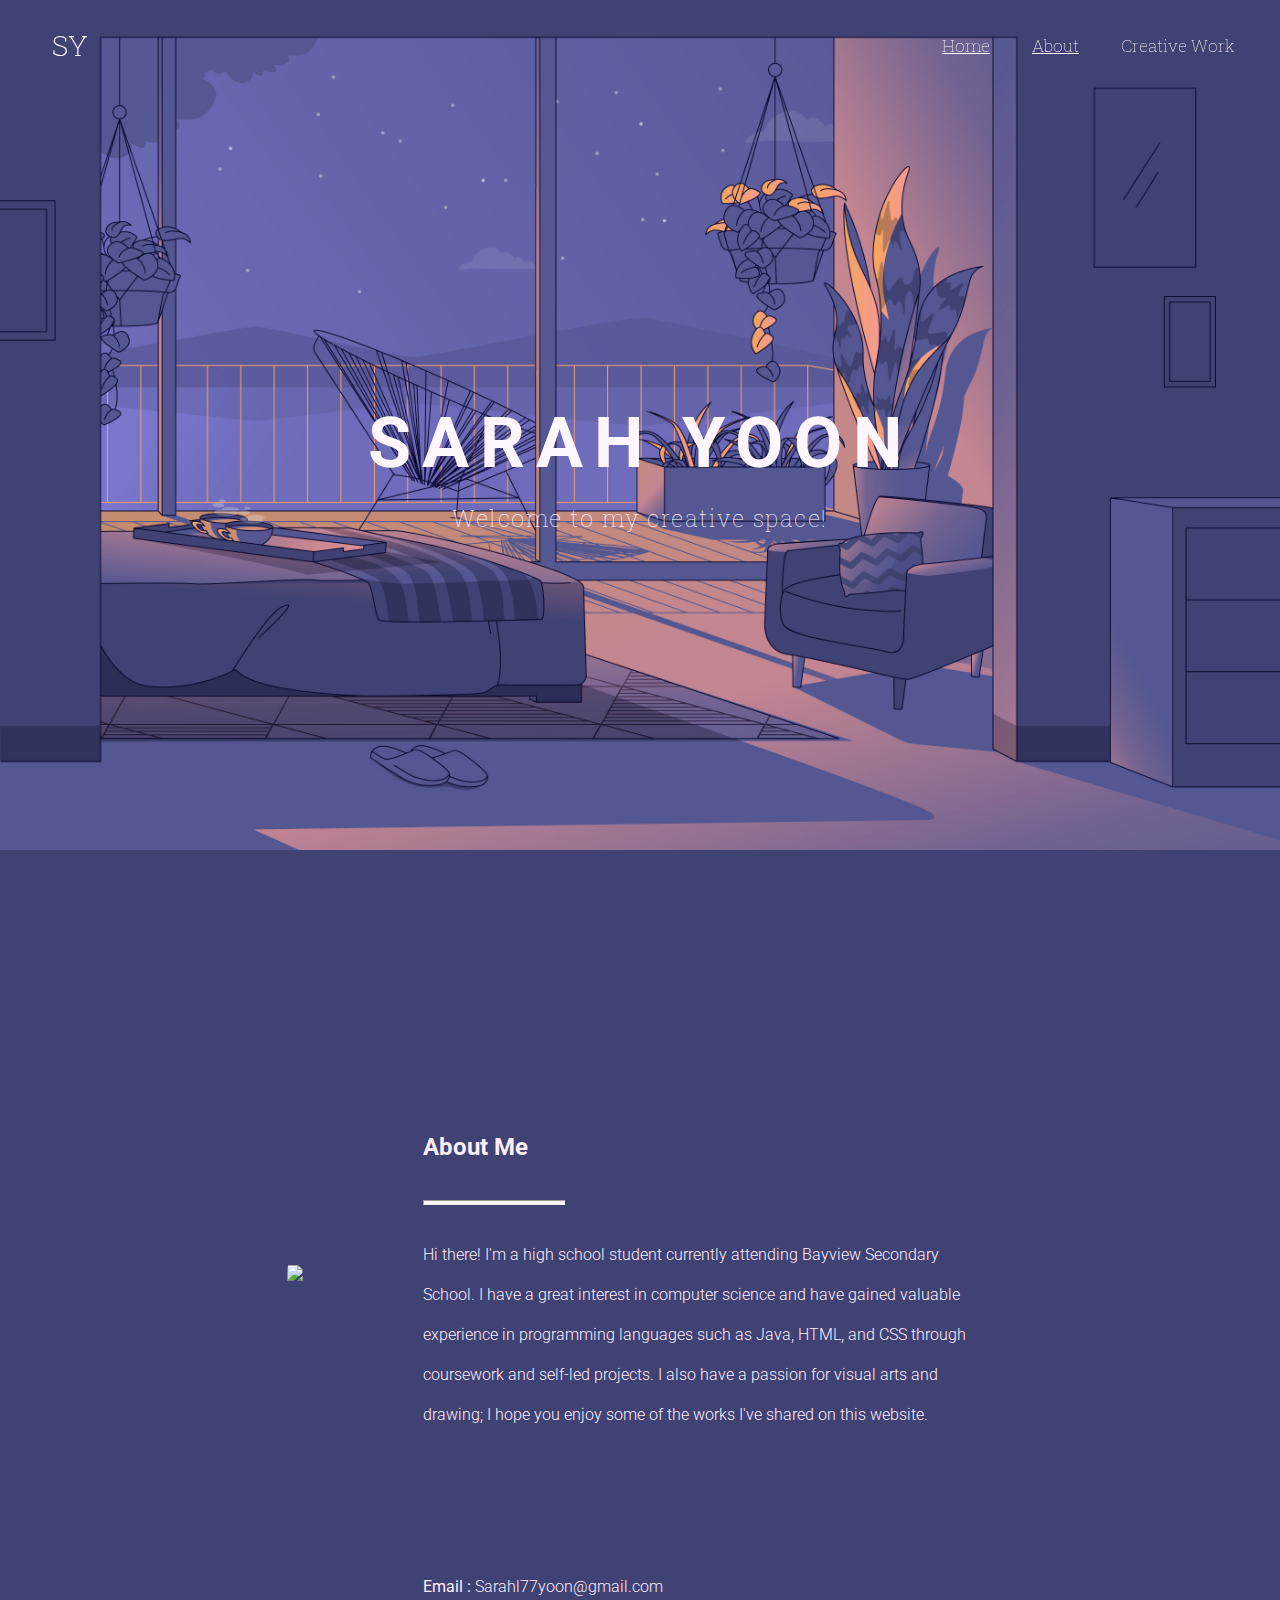
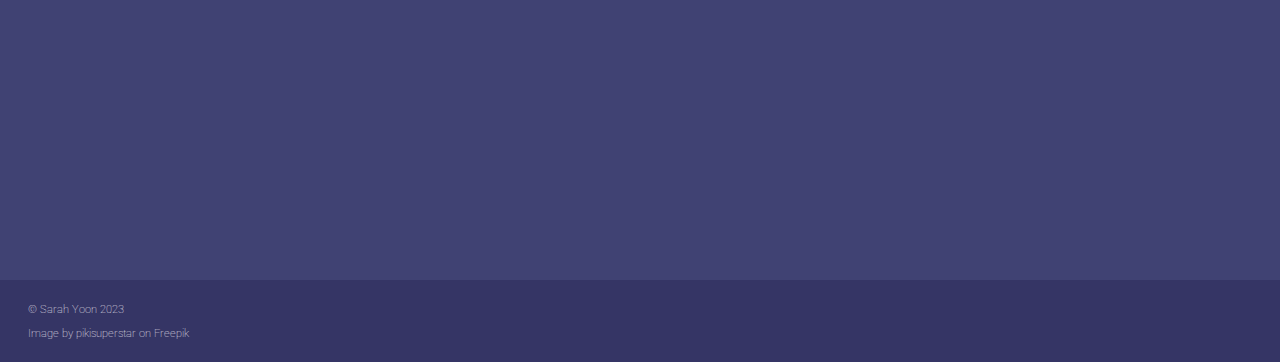
==== index.html @ dda06691 "Update index.html" ====
<!DOCTYPE html>
 <head>
   <meta charset="utf-8">
   <meta name="viewport" content="width=device-width, initial-scale=1">
   <link rel="stylesheet" href="Styles/homepage.css">
   <script src ="Scripts/website.js"></script>
   <link rel="preconnect" href="https://fonts.googleapis.com">
   <link rel="preconnect" href="https://fonts.gstatic.com" crossorigin>
   <link href="https://fonts.googleapis.com/css2?family=Roboto:ital,wght@0,300;0,500;1,300&display=swap" rel="stylesheet">   
   <link rel="preconnect" href="https://fonts.gstatic.com" crossorigin>
   <link href="https://fonts.googleapis.com/css2?family=Roboto+Slab:wght@200;300;400&family=Roboto:ital,wght@0,300;0,500;1,300&display=swap" rel="stylesheet">
  </head>


 <body>
   <!-- NAV MENU -->
   <nav class="nav-container">
     <ul class>
       <li><a href="index.html" class="logo">SY</a></li>
     </ul>


     <ul class="nav-text">
       <li><a href="index.html" class="nav-link">Home</a></li>
       <li><a href="#about" class="nav-link">About</a></li>
       <li><a class="nav-link">Creative Work</a>
         <ul class="drop-down">
           <li><a href="art.html">Visual Arts</a></li>
           <li><a href="photography.html">Photography</a></li>
         </ul>
       </li>
     </ul>
   </nav>
  
   <!-- HERO SECTION -->
   <section class="banner-container">  
     <div class="banner-info">
       <h1> SARAH YOON </h1>
       <h2 class="header-text"> Welcome to my creative space! </h2>
     </div>
   </section>


   <section id = "about" class="aboutme-container">
     <div class="container">
       <div class="aboutme-img-container">
           <img class="aboutme-pic" src="./Website-images/photos/sarahYoon.jpg">
       </div>
       <section class="bio-container">
         <h2> About Me </h2>
         <div class="hr-container">
           <hr>
         </div>
         <p class="bio-text">  
           Hi there! I'm a high school student currently attending
           Bayview Secondary School. I
           have a great interest in computer
           science and have gained valuable experience in programming
           languages such as Java, HTML, and CSS through coursework and
           self-led projects.
           I also have a passion for visual arts and drawing; I hope you enjoy
           some of the works I've shared on this website.
         </p>
         <div class="contact">
           <p> <b> Email  : </b>   Sarahl77yoon@gmail.com <br>
           </p>
         </div>        
       </section>
     </div>
     
   </section>


 <footer>
     <p class="copy">&copy; Sarah Yoon 2023</p>
     <p class="credit"> Image by pikisuperstar on Freepik </p>
 </footer>


 </body>


</html>
---- Styles/homepage.css ----
html {
  scroll-behavior: smooth;
}

hr {
  max-width: 140px;
  min-height: 3px;
  background-color: rgb(254, 247, 253);
  border-color: none;
  margin-top: 33px;
  margin-bottom: 30px;
  margin-left: 0;
}

body {
  margin: 0;
  padding: 0;
  background-color: #404273ff;
}

img {
  max-width: 100%;
  border-radius: 1%;
}

/* NAV SECTION */
.burger-menu {
  color: var(black);
  font-size: 2rem;
  border: 0;
  background-color: transparent;
  cursor: pointer;
  display: none;
}

.nav-container {
  position: fixed;
  display: flex;
  width: 100%;
  height: 90px;
  justify-content: space-between;
  align-items: center;
  z-index: 1;
  top: 0;
  font-family: Roboto;
  font-weight: 100;
  background-color:transparent;
}

.logo {
  font-size: 28px;
  font-weight: 200;
  float: left;
  color: rgb(254, 247, 253);
  font-family: "Roboto Slab";
  text-decoration: none;
}

.logo:hover {
  color: rgb(254, 247, 253);
  text-decoration: none;
}

nav ul{
  display: flex;
  float: right;
  margin-right: 15px;
}

nav ul li {
  float: right;
  position: relative;
  list-style: none;
}

nav ul li a{
  display: block;
  font-family: "Roboto Slab";
  color: rgb(254, 247, 253);
  font-size: 17px;
  padding: 22px 12px;
  padding-right: 30px;
}

nav ul li ul{
  display: none;
  position: absolute;
  background-color: #353565ff;
  padding: 2px;
  border-radius: 1px 3px 4px 4px;
  font-size: 15px;
  text-align: center;
}

nav ul li:hover ul {
  display: block;
}

nav ul li ul li {
  width: 180px;
  border-radius: 5px;
}

nav ul li ul li a{
  padding: 13px 2px;
}

nav ul li ul li a:hover{
  background-color: rgb(37, 37, 72);
  text-decoration: none;
  color: white;
}

.nav-link:hover {
 color: rgb(29, 29, 58);
 cursor: pointer;
}

/* BANNER SECTION */
h1, .header-text{
  margin-bottom: 13px;
  background-color: transparent;
  color: rgb(254, 247, 253);  
  font-family: Roboto;
}

h1 {
  font-size: 70px;
  font-weight: light;
  letter-spacing: 11px;
}

.header-text {
  font-size: 23px;
  font-family: "Roboto Slab";
  font-weight: 10;
  letter-spacing: 1.5px;
}

.banner-container {
  background-image: url('bg2.jpg');
  background-position: center;
  background-repeat: no-repeat;
  background-size: cover;
  min-height: 850px;
  display: flex;
  align-items: center;
  justify-content: center;
  overflow: hidden;
}

.bg-container {
  position: relative;
  background-size: contain;
}

.bg {
  background-size: cover;
}

.banner-info {
  text-align: center;
  background-color: transparent;
  position: absolute;
  top: 50%;
  left: 50%;
  transform: translate(-50%, -50%);
}

.bio-text{
  background-color: transparent;
}

/* ABOUT ME  */

.aboutme-container {
  font-family: Roboto;
  font-weight: 300;
  font-size: 16px;
  display: flex;
  justify-content: center;
  align-items: center;
  color: rgb(254, 237, 252);
  min-height: 850px;
  padding: 90px 110px;
}

.container {
  display: flex;
  justify-content: center;
  gap: 120px;
}

.bio-container {
  line-height: 40px;
  max-width: 570px;
}

.aboutme-pic {
  max-width: 380px;
  min-height: 200px;
  border-radius: 8%;
  object-fit: cover;
}

.aboutme-img-container {
  display: flex;
  justify-content: space-between;
  align-items: center;
}

.contact {
  padding-top: 100px;
}

footer{
  background-color: #353565;
  font-family: Roboto;
  font-weight: 100;
  padding: 1.1rem;
  padding-bottom: 0.7rem;
  font-size: 11px;
  color: rgb(254, 247, 253);
}

footer p {
  background-color: transparent;
  text-align: left;
  padding-left: 10px;
}

.copy{
  margin-top: 5px;
}

@media screen and (max-width: 40em) {
  .container {
    display: block;
  }

  .aboutme-pic {
    margin-bottom: 40px;
    margin-top: 40px;
    width: 98%;
  }

  .aboutme-container {
    padding: 0px 0px;
  }

  .aboutme-img-container {
    display: flex;
    justify-content: center;
  }

  .bio-container {
    text-align: center;
  }

  .contact {
    padding-top: 30px;
  }
  .hr-container {
    display: flex;
  }

  hr {
    margin: 0;
  }

  

}
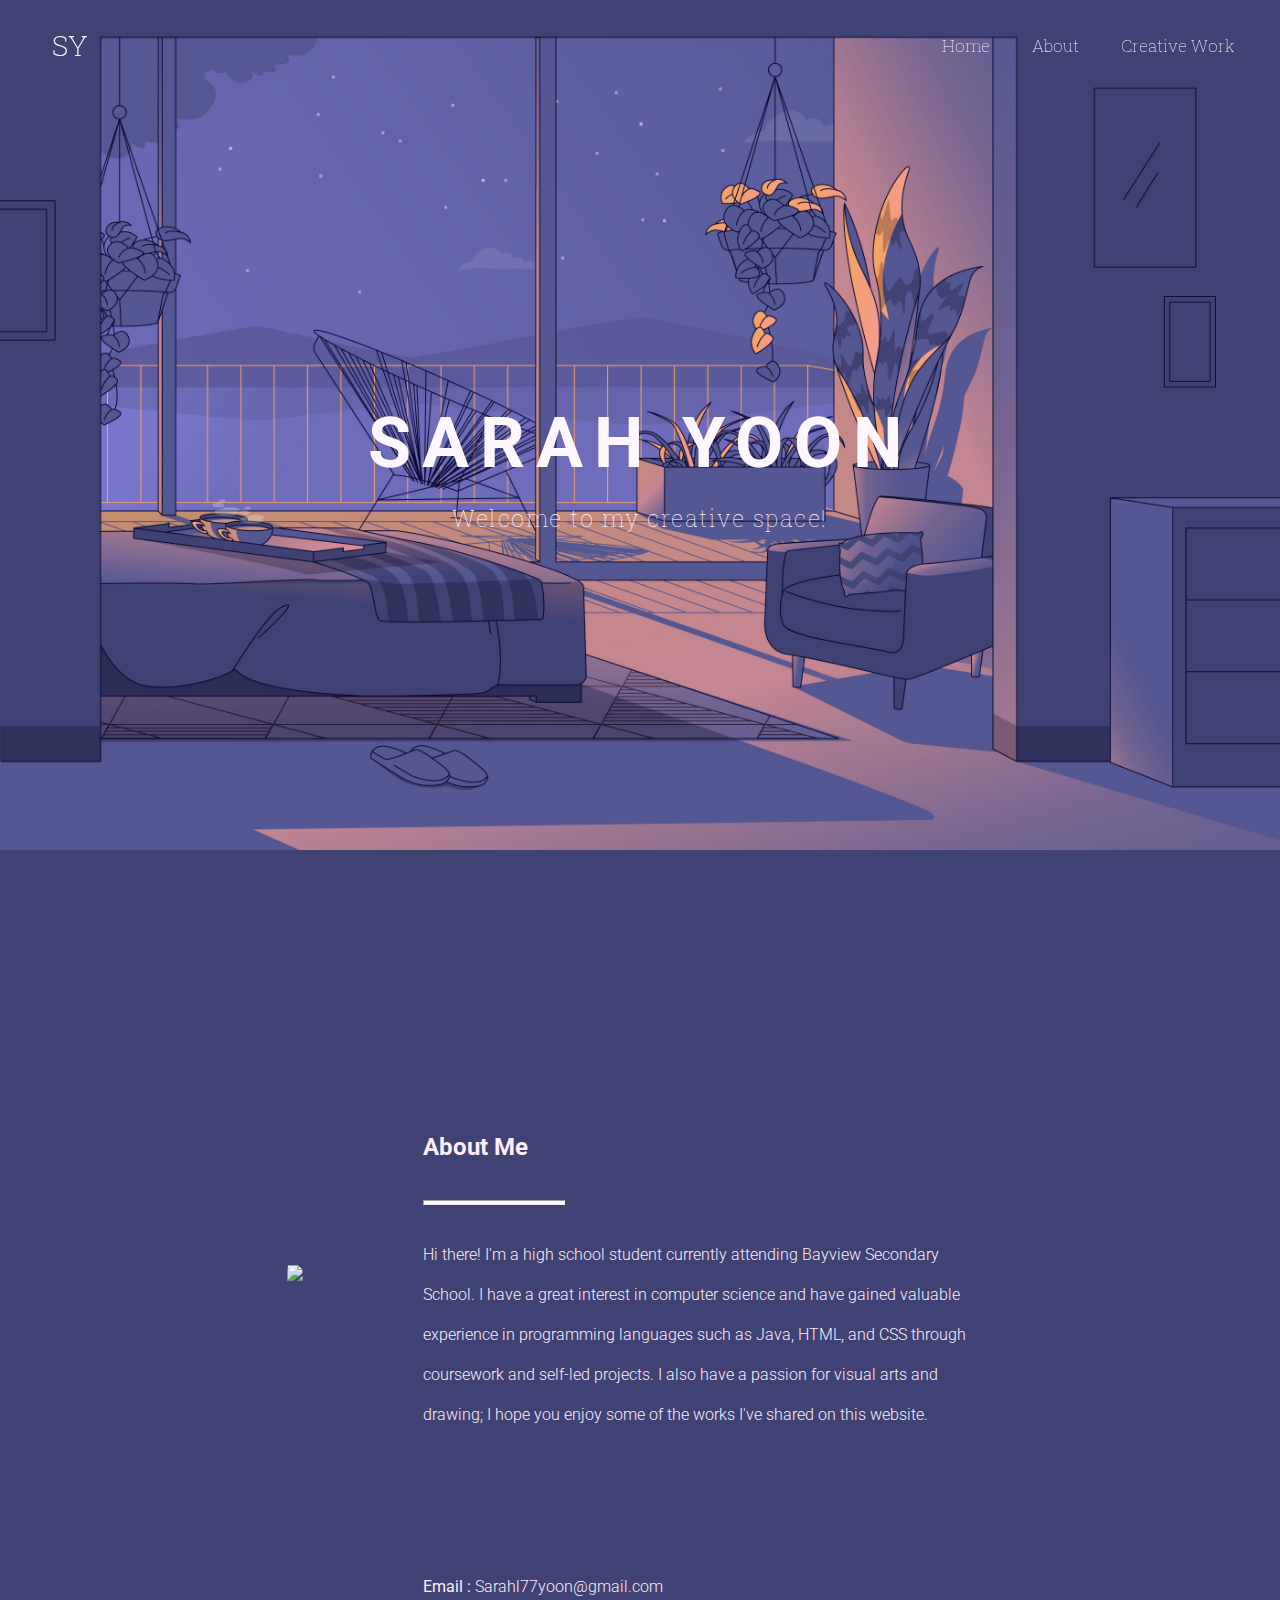
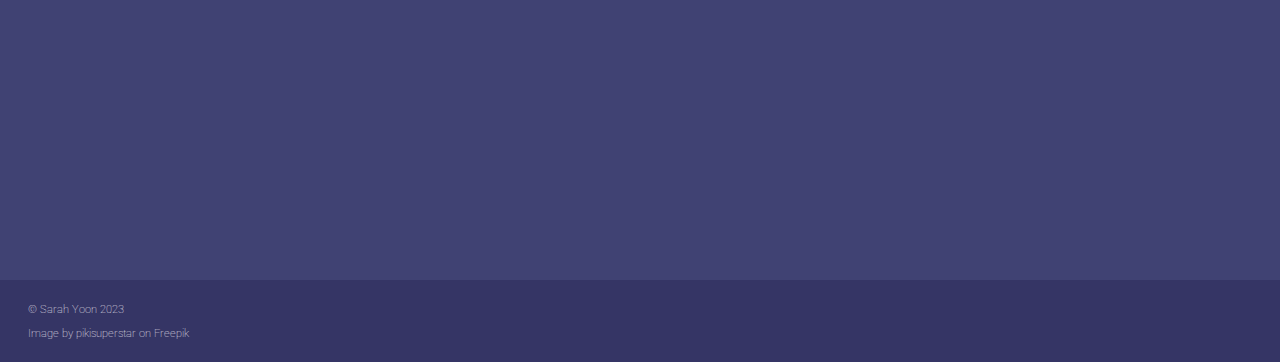
==== commit 021ef767: "Update index.html" ====
--- a/index.html
+++ b/index.html
@@ -11,14 +11,12 @@
    <link href="https://fonts.googleapis.com/css2?family=Roboto+Slab:wght@200;300;400&family=Roboto:ital,wght@0,300;0,500;1,300&display=swap" rel="stylesheet">
   </head>
 
-
  <body>
    <!-- NAV MENU -->
    <nav class="nav-container">
      <ul class>
        <li><a href="index.html" class="logo">SY</a></li>
      </ul>
-
 
      <ul class="nav-text">
        <li><a href="index.html" class="nav-link">Home</a></li>
@@ -40,11 +38,10 @@
      </div>
    </section>
 
-
    <section id = "about" class="aboutme-container">
      <div class="container">
        <div class="aboutme-img-container">
-           <img class="aboutme-pic" src="./Website-images/photos/sarahYoon.jpg">
+           <img class="aboutme-pic" src="Website-images/photos/sarahYoon.jpg">
        </div>
        <section class="bio-container">
          <h2> About Me </h2>
@@ -70,7 +67,6 @@
      
    </section>
 
-
  <footer>
      <p class="copy">&copy; Sarah Yoon 2023</p>
      <p class="credit"> Image by pikisuperstar on Freepik </p>
--- a/Styles/homepage.css
+++ b/Styles/homepage.css
@@ -80,6 +80,7 @@
   font-size: 17px;
   padding: 22px 12px;
   padding-right: 30px;
+  text-decoration: none;
 }
 
 nav ul li ul{
@@ -270,4 +271,4 @@
 
   
 
-}+}
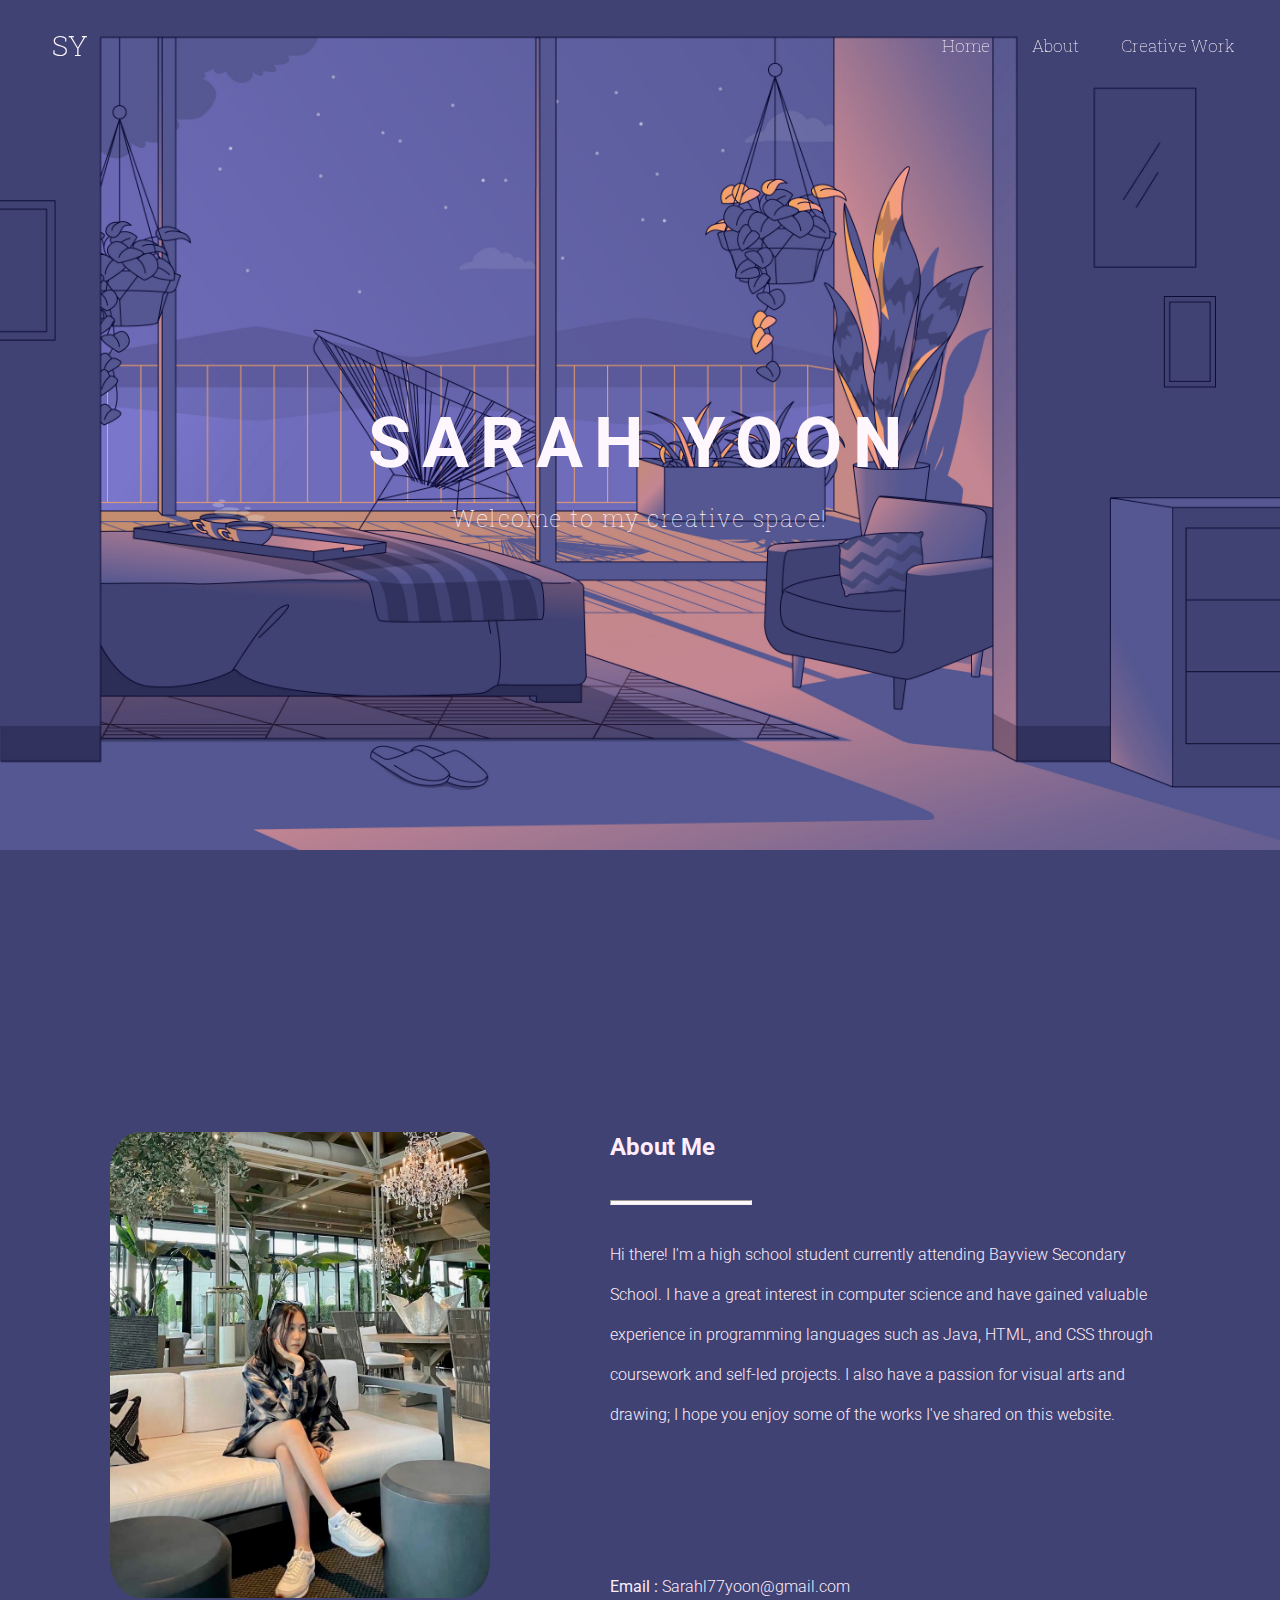
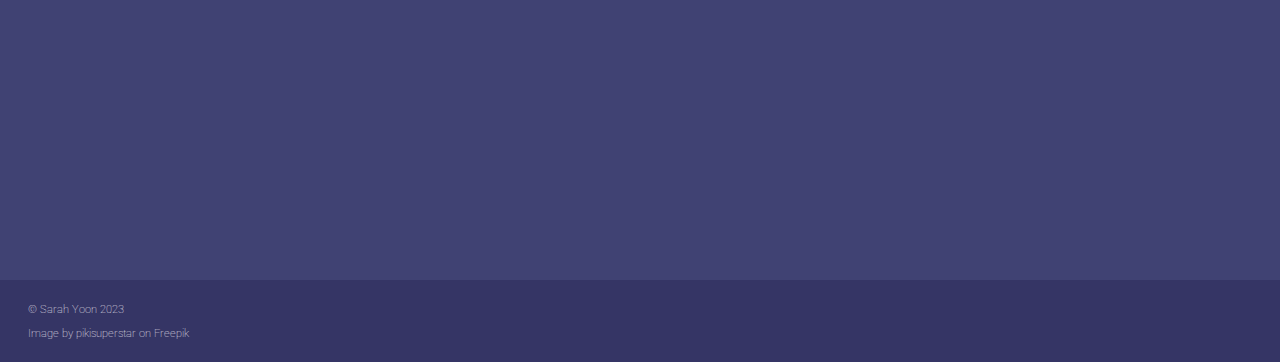
==== commit 7a0f5f8e: "Update index.html" ====
--- a/index.html
+++ b/index.html
@@ -41,7 +41,7 @@
    <section id = "about" class="aboutme-container">
      <div class="container">
        <div class="aboutme-img-container">
-           <img class="aboutme-pic" src="Website-images/photos/sarahYoon.jpg">
+           <img class="aboutme-pic" src="Website-images/Photos/sarahYoon.jpg">
        </div>
        <section class="bio-container">
          <h2> About Me </h2>
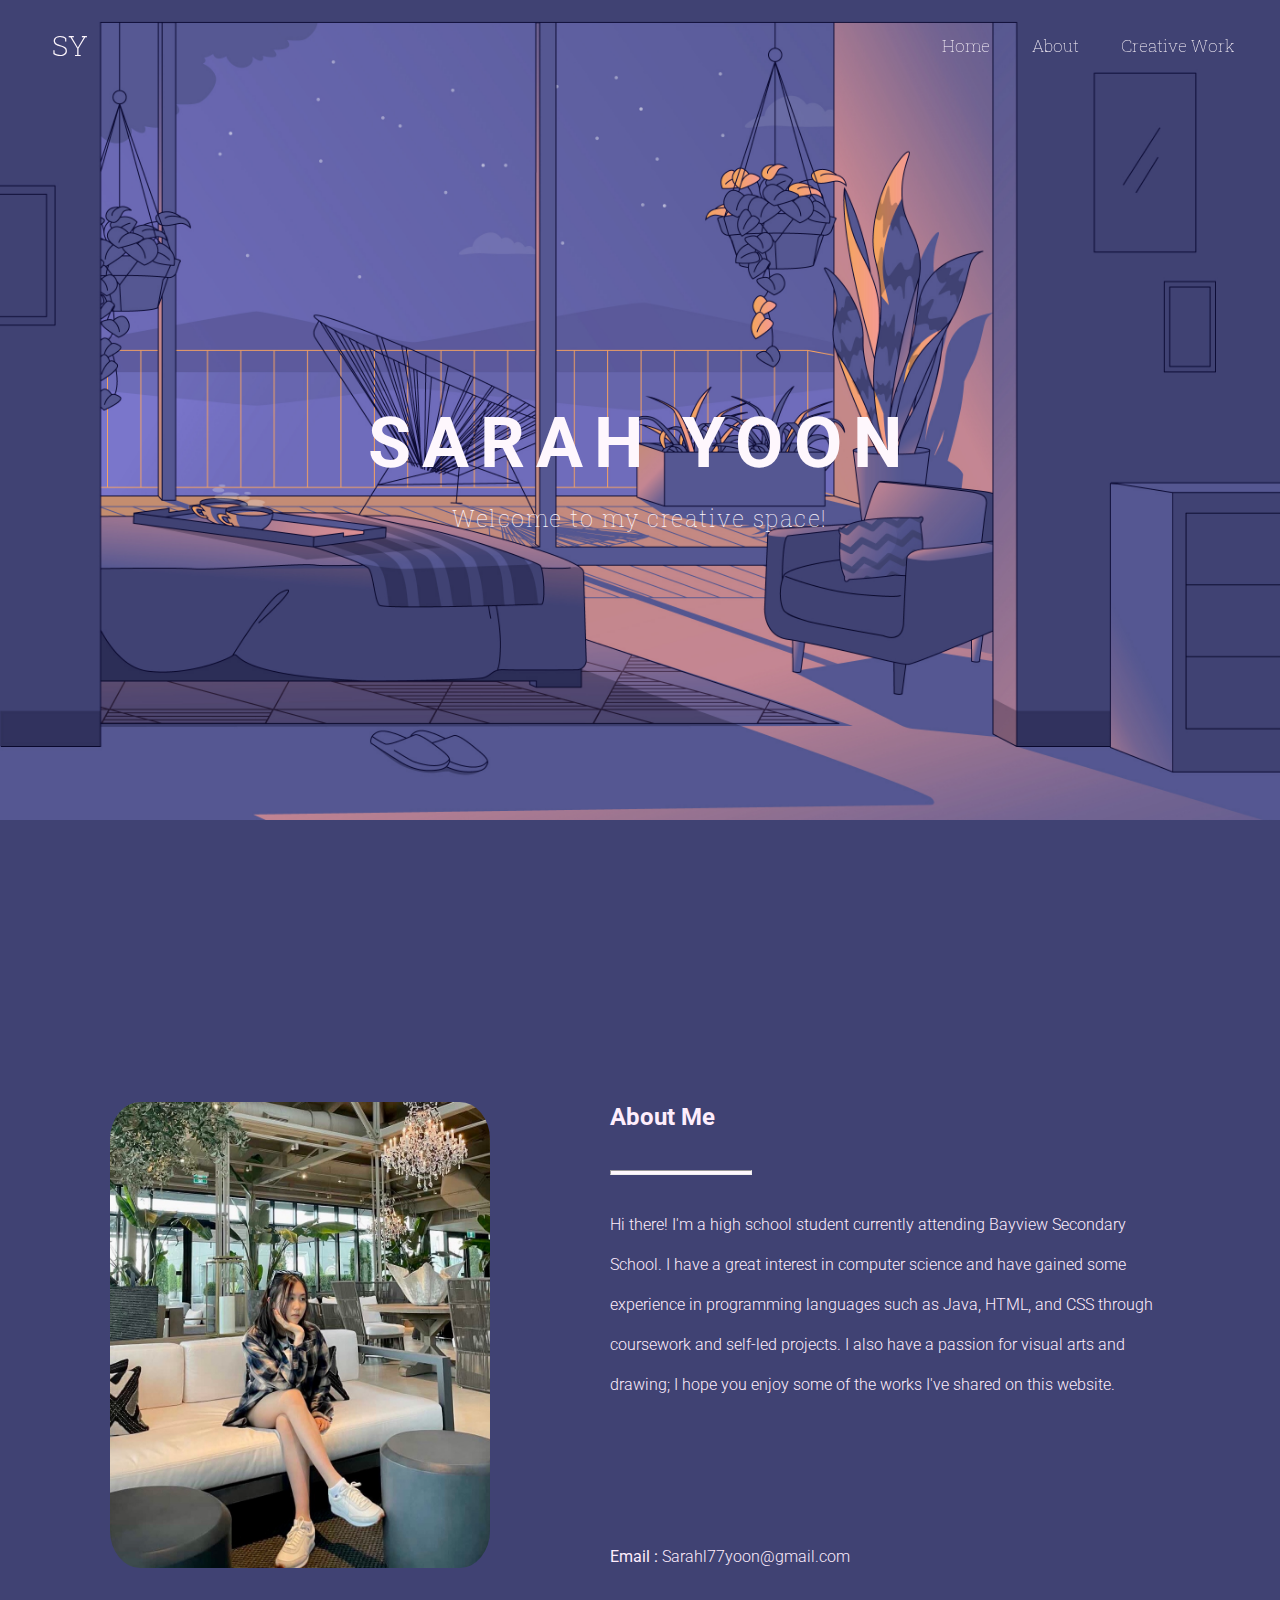
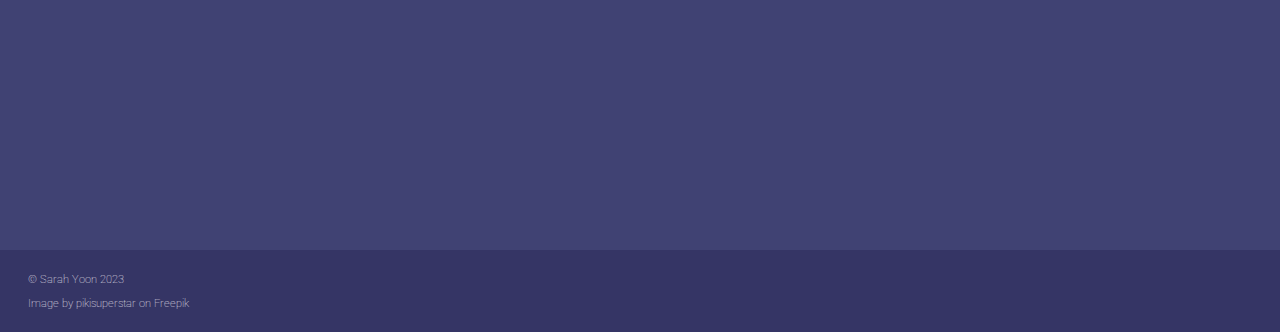
==== commit 41c159f1: "Update index.html" ====
--- a/index.html
+++ b/index.html
@@ -15,15 +15,15 @@
    <!-- NAV MENU -->
    <nav class="nav-container">
      <ul class>
-       <li><a href="index.html" class="logo">SY</a></li>
+       <li><a href="./" class="logo">SY</a></li>
      </ul>
 
      <ul class="nav-text">
-       <li><a href="index.html" class="nav-link">Home</a></li>
+       <li><a href="./" class="nav-link">Home</a></li>
        <li><a href="#about" class="nav-link">About</a></li>
        <li><a class="nav-link">Creative Work</a>
          <ul class="drop-down">
-           <li><a href="art.html">Visual Arts</a></li>
+           <li><a href="./art">Visual Arts</a></li>
            <li><a href="photography.html">Photography</a></li>
          </ul>
        </li>
@@ -52,7 +52,7 @@
            Hi there! I'm a high school student currently attending
            Bayview Secondary School. I
            have a great interest in computer
-           science and have gained valuable experience in programming
+           science and have gained some experience in programming
            languages such as Java, HTML, and CSS through coursework and
            self-led projects.
            I also have a passion for visual arts and drawing; I hope you enjoy
--- a/Styles/homepage.css
+++ b/Styles/homepage.css
@@ -143,7 +143,7 @@
   background-position: center;
   background-repeat: no-repeat;
   background-size: cover;
-  min-height: 850px;
+  min-height: 820px;
   display: flex;
   align-items: center;
   justify-content: center;
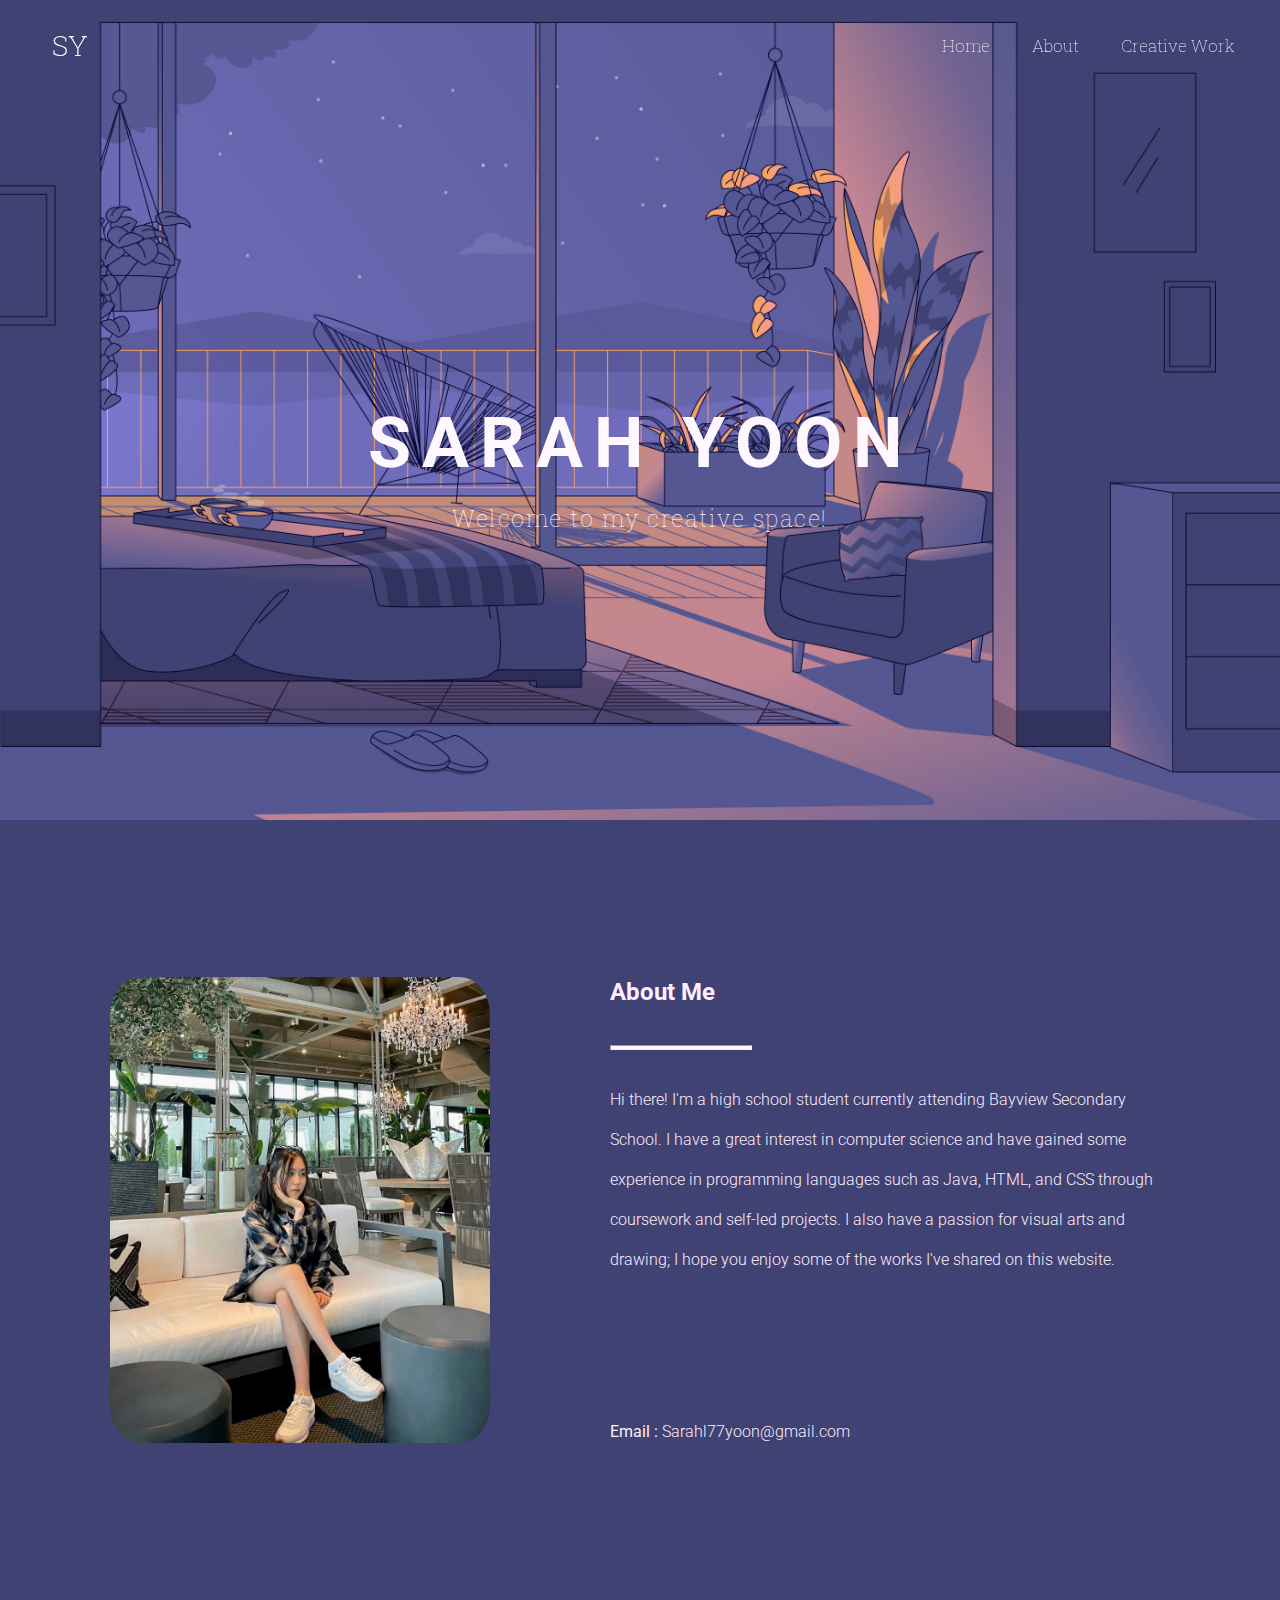
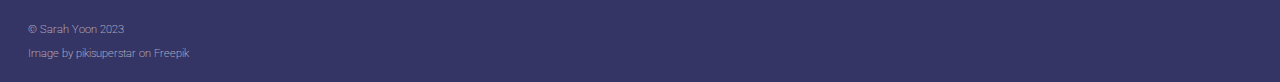
==== commit c6c3049b: "Fixed links" ====
--- a/index.html
+++ b/index.html
@@ -20,10 +20,10 @@
 
      <ul class="nav-text">
        <li><a href="./" class="nav-link">Home</a></li>
-       <li><a href="#about" class="nav-link">About</a></li>
+       <li><a href="index.html#about" class="nav-link">About</a></li>
        <li><a class="nav-link">Creative Work</a>
          <ul class="drop-down">
-           <li><a href="./art">Visual Arts</a></li>
+           <li><a href="art.html">Visual Arts</a></li>
            <li><a href="photography.html">Photography</a></li>
          </ul>
        </li>
--- a/Styles/homepage.css
+++ b/Styles/homepage.css
@@ -182,7 +182,7 @@
   justify-content: center;
   align-items: center;
   color: rgb(254, 237, 252);
-  min-height: 850px;
+  min-height: 600px;
   padding: 90px 110px;
 }
 
